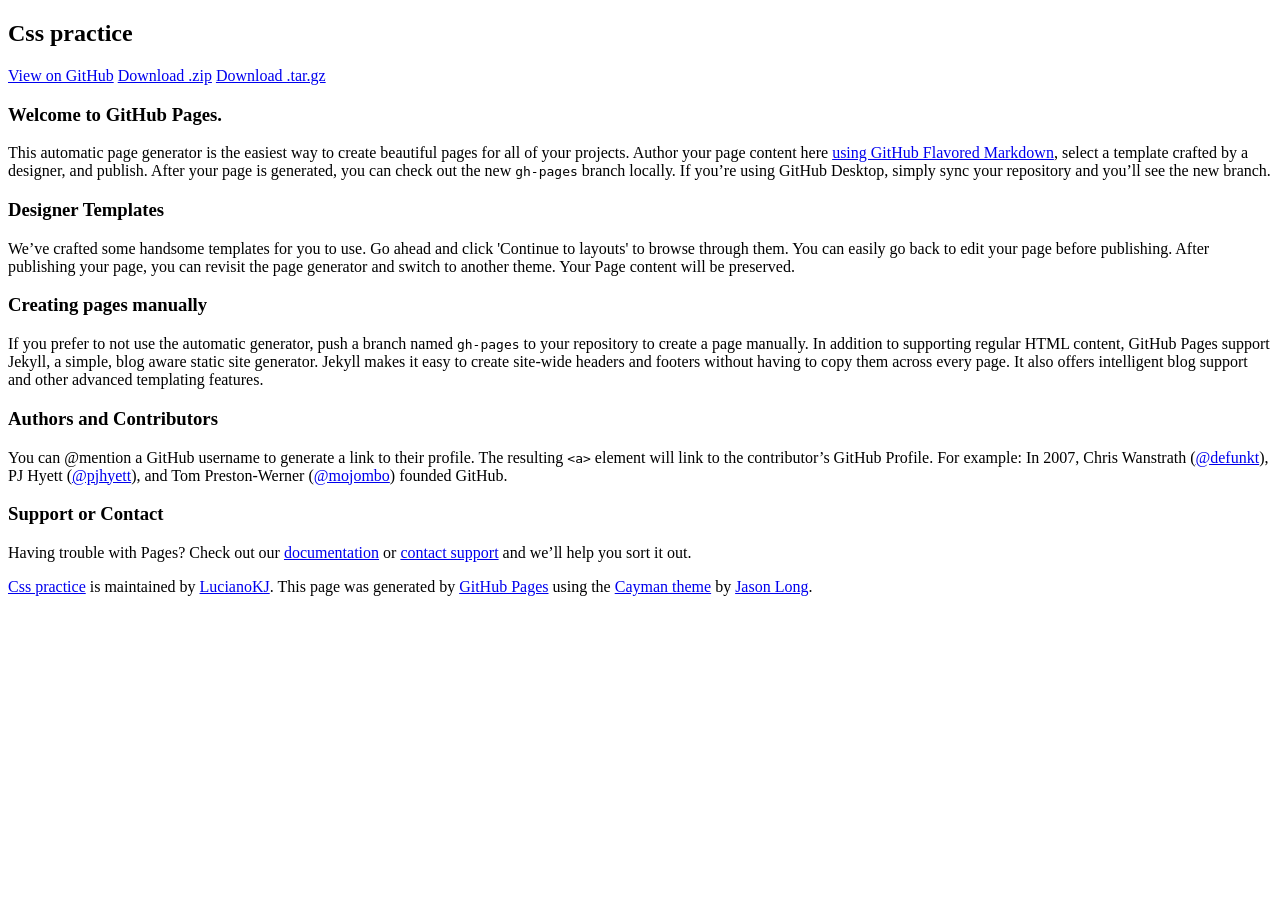
==== index.html @ 0e87bf4a "Create gh-pages branch via GitHub" ====
<!DOCTYPE html>
<html lang="en-us">
  <head>
    <meta charset="UTF-8">
    <title>Css practice by LucianoKJ</title>
    <meta name="viewport" content="width=device-width, initial-scale=1">
    <link rel="stylesheet" type="text/css" href="stylesheets/normalize.css" media="screen">
    <link href='https://fonts.googleapis.com/css?family=Open+Sans:400,700' rel='stylesheet' type='text/css'>
    <link rel="stylesheet" type="text/css" href="stylesheets/stylesheet.css" media="screen">
    <link rel="stylesheet" type="text/css" href="stylesheets/github-light.css" media="screen">
  </head>
  <body>
    <section class="page-header">
      <h1 class="project-name">Css practice</h1>
      <h2 class="project-tagline"></h2>
      <a href="https://github.com/LucianoKJ/CSS_practice" class="btn">View on GitHub</a>
      <a href="https://github.com/LucianoKJ/CSS_practice/zipball/master" class="btn">Download .zip</a>
      <a href="https://github.com/LucianoKJ/CSS_practice/tarball/master" class="btn">Download .tar.gz</a>
    </section>

    <section class="main-content">
      <h3>
<a id="welcome-to-github-pages" class="anchor" href="#welcome-to-github-pages" aria-hidden="true"><span aria-hidden="true" class="octicon octicon-link"></span></a>Welcome to GitHub Pages.</h3>
<p>This automatic page generator is the easiest way to create beautiful pages for all of your projects. Author your page content here <a href="https://guides.github.com/features/mastering-markdown/">using GitHub Flavored Markdown</a>, select a template crafted by a designer, and publish. After your page is generated, you can check out the new <code>gh-pages</code> branch locally. If you’re using GitHub Desktop, simply sync your repository and you’ll see the new branch.</p>
<h3>
<a id="designer-templates" class="anchor" href="#designer-templates" aria-hidden="true"><span aria-hidden="true" class="octicon octicon-link"></span></a>Designer Templates</h3>
<p>We’ve crafted some handsome templates for you to use. Go ahead and click 'Continue to layouts' to browse through them. You can easily go back to edit your page before publishing. After publishing your page, you can revisit the page generator and switch to another theme. Your Page content will be preserved.</p>
<h3>
<a id="creating-pages-manually" class="anchor" href="#creating-pages-manually" aria-hidden="true"><span aria-hidden="true" class="octicon octicon-link"></span></a>Creating pages manually</h3>
<p>If you prefer to not use the automatic generator, push a branch named <code>gh-pages</code> to your repository to create a page manually. In addition to supporting regular HTML content, GitHub Pages support Jekyll, a simple, blog aware static site generator. Jekyll makes it easy to create site-wide headers and footers without having to copy them across every page. It also offers intelligent blog support and other advanced templating features.</p>
<h3>
<a id="authors-and-contributors" class="anchor" href="#authors-and-contributors" aria-hidden="true"><span aria-hidden="true" class="octicon octicon-link"></span></a>Authors and Contributors</h3>
<p>You can @mention a GitHub username to generate a link to their profile. The resulting <code>&lt;a&gt;</code> element will link to the contributor’s GitHub Profile. For example: In 2007, Chris Wanstrath (<a class="user-mention" data-hovercard-type="user" data-hovercard-url="/users/defunkt/hovercard" data-octo-click="hovercard-link-click" data-octo-dimensions="link_type:self" href="https://github.com/defunkt">@defunkt</a>), PJ Hyett (<a class="user-mention" data-hovercard-type="user" data-hovercard-url="/users/pjhyett/hovercard" data-octo-click="hovercard-link-click" data-octo-dimensions="link_type:self" href="https://github.com/pjhyett">@pjhyett</a>), and Tom Preston-Werner (<a class="user-mention" data-hovercard-type="user" data-hovercard-url="/users/mojombo/hovercard" data-octo-click="hovercard-link-click" data-octo-dimensions="link_type:self" href="https://github.com/mojombo">@mojombo</a>) founded GitHub.</p>
<h3>
<a id="support-or-contact" class="anchor" href="#support-or-contact" aria-hidden="true"><span aria-hidden="true" class="octicon octicon-link"></span></a>Support or Contact</h3>
<p>Having trouble with Pages? Check out our <a href="https://help.github.com/pages">documentation</a> or <a href="https://github.com/contact">contact support</a> and we’ll help you sort it out.</p>

      <footer class="site-footer">
        <span class="site-footer-owner"><a href="https://github.com/LucianoKJ/CSS_practice">Css practice</a> is maintained by <a href="https://github.com/LucianoKJ">LucianoKJ</a>.</span>

        <span class="site-footer-credits">This page was generated by <a href="https://pages.github.com">GitHub Pages</a> using the <a href="https://github.com/jasonlong/cayman-theme">Cayman theme</a> by <a href="https://twitter.com/jasonlong">Jason Long</a>.</span>
      </footer>

    </section>

  
  </body>
</html>
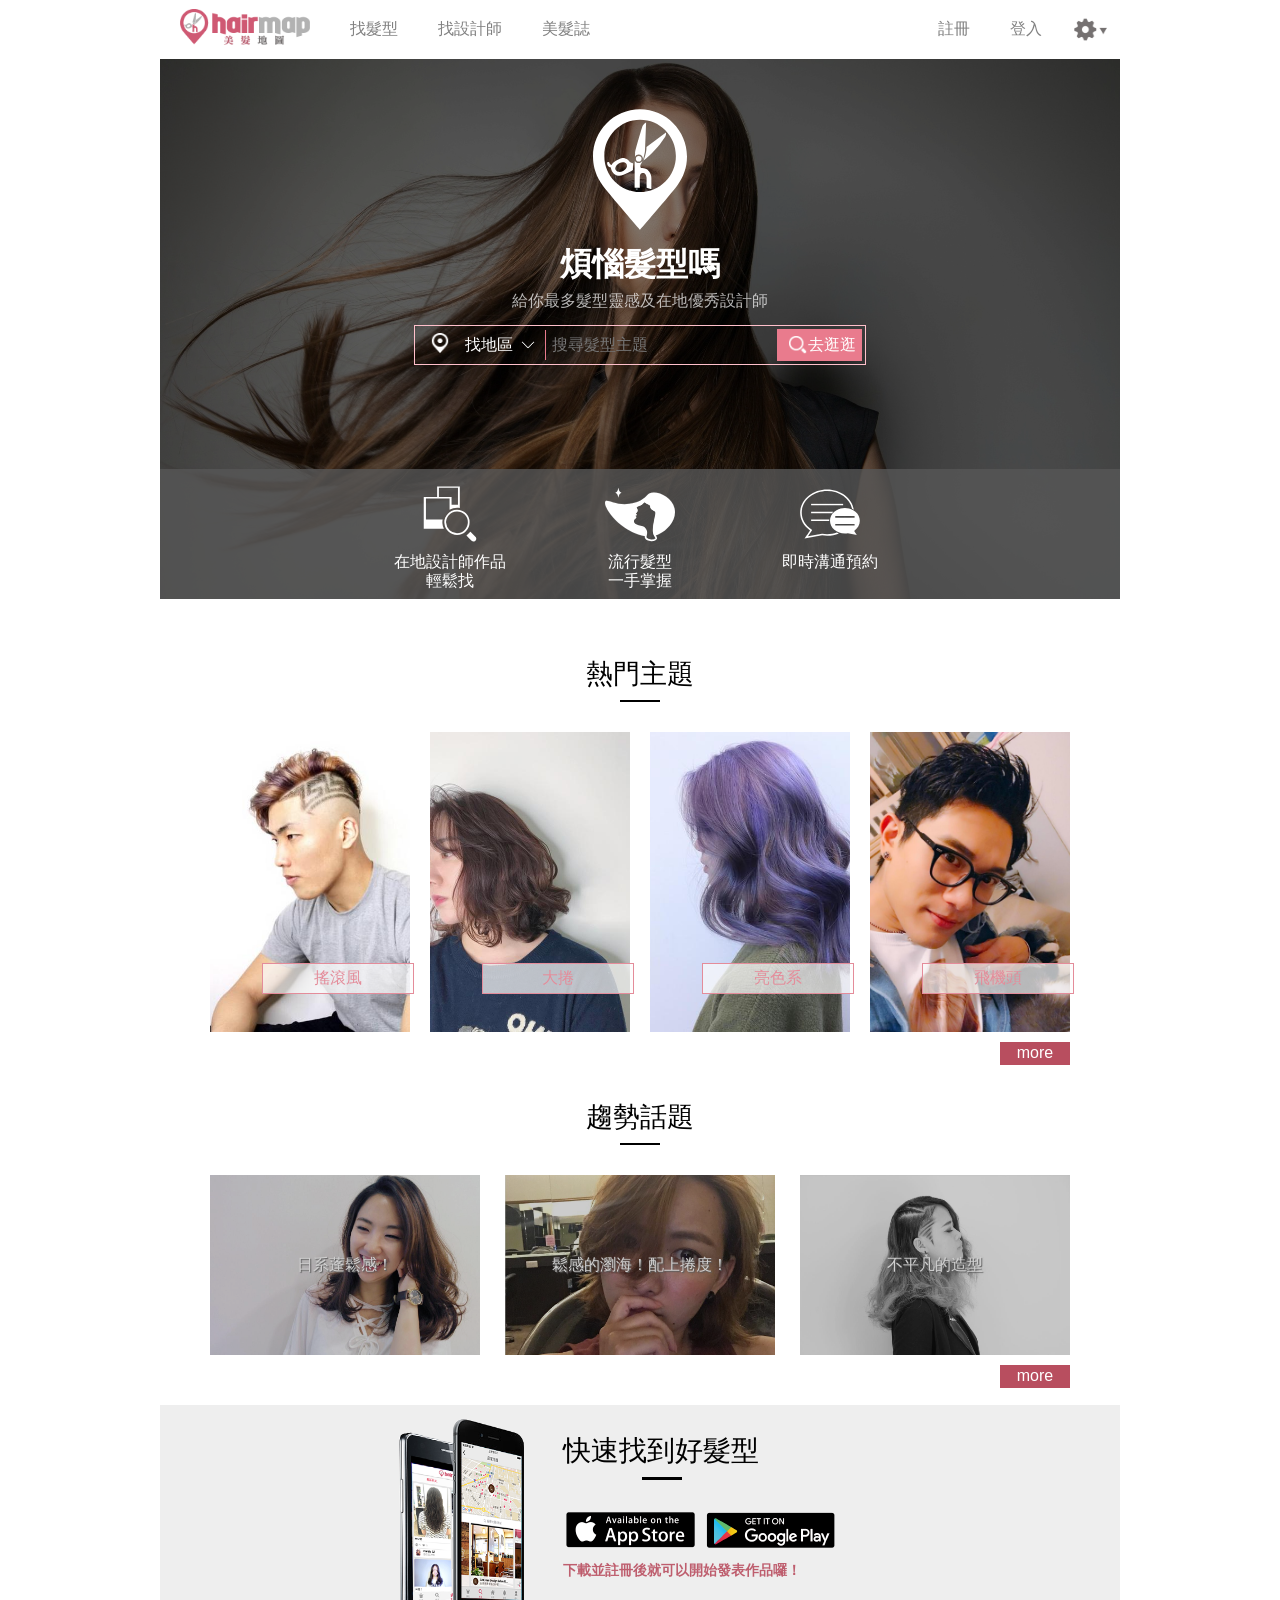
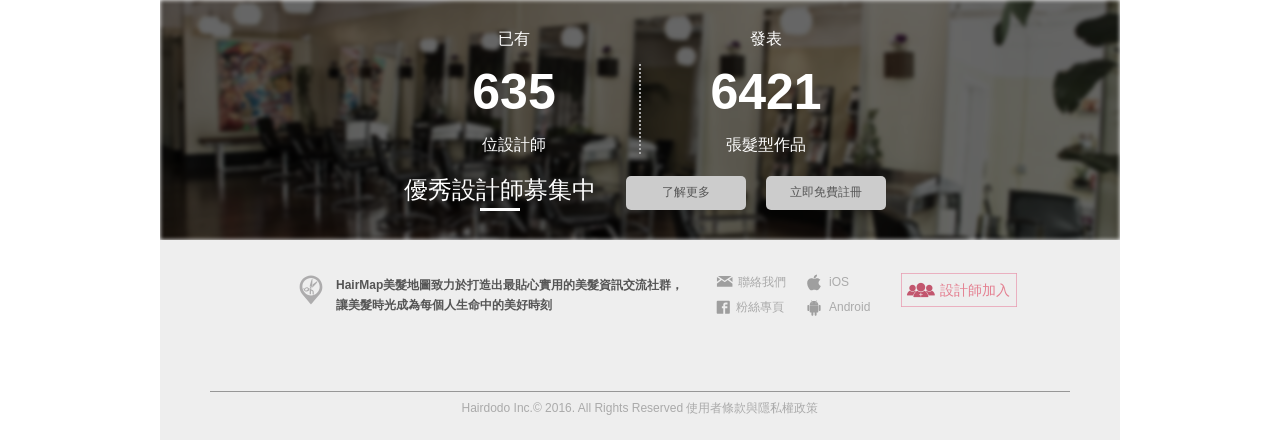
==== commit 82aa3683: "0722" ====
--- a/index.html
+++ b/index.html
@@ -1,48 +1,228 @@
 <!DOCTYPE html>
-<html lang="en-us">
-  <head>
+<html lang="en">
+
+<head>
     <meta charset="UTF-8">
-    <title>Css practice by LucianoKJ</title>
-    <meta name="viewport" content="width=device-width, initial-scale=1">
-    <link rel="stylesheet" type="text/css" href="stylesheets/normalize.css" media="screen">
-    <link href='https://fonts.googleapis.com/css?family=Open+Sans:400,700' rel='stylesheet' type='text/css'>
-    <link rel="stylesheet" type="text/css" href="stylesheets/stylesheet.css" media="screen">
-    <link rel="stylesheet" type="text/css" href="stylesheets/github-light.css" media="screen">
-  </head>
-  <body>
-    <section class="page-header">
-      <h1 class="project-name">Css practice</h1>
-      <h2 class="project-tagline"></h2>
-      <a href="https://github.com/LucianoKJ/CSS_practice" class="btn">View on GitHub</a>
-      <a href="https://github.com/LucianoKJ/CSS_practice/zipball/master" class="btn">Download .zip</a>
-      <a href="https://github.com/LucianoKJ/CSS_practice/tarball/master" class="btn">Download .tar.gz</a>
-    </section>
-
-    <section class="main-content">
-      <h3>
-<a id="welcome-to-github-pages" class="anchor" href="#welcome-to-github-pages" aria-hidden="true"><span aria-hidden="true" class="octicon octicon-link"></span></a>Welcome to GitHub Pages.</h3>
-<p>This automatic page generator is the easiest way to create beautiful pages for all of your projects. Author your page content here <a href="https://guides.github.com/features/mastering-markdown/">using GitHub Flavored Markdown</a>, select a template crafted by a designer, and publish. After your page is generated, you can check out the new <code>gh-pages</code> branch locally. If you’re using GitHub Desktop, simply sync your repository and you’ll see the new branch.</p>
-<h3>
-<a id="designer-templates" class="anchor" href="#designer-templates" aria-hidden="true"><span aria-hidden="true" class="octicon octicon-link"></span></a>Designer Templates</h3>
-<p>We’ve crafted some handsome templates for you to use. Go ahead and click 'Continue to layouts' to browse through them. You can easily go back to edit your page before publishing. After publishing your page, you can revisit the page generator and switch to another theme. Your Page content will be preserved.</p>
-<h3>
-<a id="creating-pages-manually" class="anchor" href="#creating-pages-manually" aria-hidden="true"><span aria-hidden="true" class="octicon octicon-link"></span></a>Creating pages manually</h3>
-<p>If you prefer to not use the automatic generator, push a branch named <code>gh-pages</code> to your repository to create a page manually. In addition to supporting regular HTML content, GitHub Pages support Jekyll, a simple, blog aware static site generator. Jekyll makes it easy to create site-wide headers and footers without having to copy them across every page. It also offers intelligent blog support and other advanced templating features.</p>
-<h3>
-<a id="authors-and-contributors" class="anchor" href="#authors-and-contributors" aria-hidden="true"><span aria-hidden="true" class="octicon octicon-link"></span></a>Authors and Contributors</h3>
-<p>You can @mention a GitHub username to generate a link to their profile. The resulting <code>&lt;a&gt;</code> element will link to the contributor’s GitHub Profile. For example: In 2007, Chris Wanstrath (<a class="user-mention" data-hovercard-type="user" data-hovercard-url="/users/defunkt/hovercard" data-octo-click="hovercard-link-click" data-octo-dimensions="link_type:self" href="https://github.com/defunkt">@defunkt</a>), PJ Hyett (<a class="user-mention" data-hovercard-type="user" data-hovercard-url="/users/pjhyett/hovercard" data-octo-click="hovercard-link-click" data-octo-dimensions="link_type:self" href="https://github.com/pjhyett">@pjhyett</a>), and Tom Preston-Werner (<a class="user-mention" data-hovercard-type="user" data-hovercard-url="/users/mojombo/hovercard" data-octo-click="hovercard-link-click" data-octo-dimensions="link_type:self" href="https://github.com/mojombo">@mojombo</a>) founded GitHub.</p>
-<h3>
-<a id="support-or-contact" class="anchor" href="#support-or-contact" aria-hidden="true"><span aria-hidden="true" class="octicon octicon-link"></span></a>Support or Contact</h3>
-<p>Having trouble with Pages? Check out our <a href="https://help.github.com/pages">documentation</a> or <a href="https://github.com/contact">contact support</a> and we’ll help you sort it out.</p>
-
-      <footer class="site-footer">
-        <span class="site-footer-owner"><a href="https://github.com/LucianoKJ/CSS_practice">Css practice</a> is maintained by <a href="https://github.com/LucianoKJ">LucianoKJ</a>.</span>
-
-        <span class="site-footer-credits">This page was generated by <a href="https://pages.github.com">GitHub Pages</a> using the <a href="https://github.com/jasonlong/cayman-theme">Cayman theme</a> by <a href="https://twitter.com/jasonlong">Jason Long</a>.</span>
-      </footer>
-
-    </section>
-
-  
-  </body>
-</html>
+    <meta name="viewport" content="width=device-width, initial-scale=1.0">
+    <title>HairMap</title>
+    <link rel="stylesheet" href="Style/normalize.css">
+    <link rel="stylesheet" href="Style/homepage.css">
+</head>
+<body>
+    <nav>
+        <div class="container d-flex main-menu">
+            <figure class="home-logo d-flex">
+                <a href=""><img src="pics_1129/logo.png" alt=""></a>
+            </figure>
+            <div class="d-flex right-main-menu">
+                <div class="burger-menu">
+                    <img src="pics_1129/burger.png" alt="" width="30px">
+                </div>
+                <ul class="d-flex list-unstyled middle-menu">
+                    <li><a href="">找髮型</a></li>
+                    <li><a href="">找設計師</a></li>
+                    <li><a href="">美髮誌</a></li>
+                </ul>
+
+                <ul class="d-flex list-unstyled right-menu">
+                    <li><a href="">註冊</a></li>
+                    <li><a href="">登入</a></li>
+                </ul>
+                <figure class="setting-logo d-flex">
+                    <a href=""><img src="pics_1129/setting.png" alt=""></a>
+                </figure>
+            </div>
+        </div>
+        </div>
+    </nav>
+    <div class="main-picture">
+        <div class="container">
+            <figure class="main-back-picture">
+                <img src="images/long-hair.jpg" alt="">
+            </figure>
+            <div class="main-second-layer">
+                <figure>
+                    <img src="images/logo_icon_g.svg" alt="">
+                </figure>
+                <h1 class="content1">煩惱髮型嗎</h1>
+                <h1 class="content2">簡單預約 隨時有型</h1>
+                <h4>給你最多髮型靈感及在地優秀設計師</h4>
+
+                <div class="input-box">
+                    <figure>
+                        <img src="pics_1129/icon_searchbar_location.png" alt="">
+                    </figure>
+
+                    <select name="Cities" id="">找地區
+                        <option class="instruct1" value="Taipei">找地區</option>
+                        <option value="Taipei">台北市</option>
+                        <option value="Taipei">桃園市</option>
+                        <option value="Taipei">台南市</option>
+                        <option value="Taipei">基隆市</option>
+                    </select>
+                    <input type="text" placeholder="搜尋髮型主題">
+                    <button><img src="pics_1129/icon_searchbar_search.png" alt="">去逛逛</button>
+                </div>
+            </div>
+            <div class="up-layer d-flex">
+                <figure>
+                    <a href=""><img src="pics_1129/icon_search.svg" alt=""><span
+                            class="span-disappear">在地</span>設計師作品<br>輕鬆找</a>
+                </figure>
+                <figure>
+                    <a href=""><img src="pics_1129/icon_fashion.svg" alt="">流行髮型<br>一手掌握</a>
+                </figure>
+                <figure>
+                    <a href=""><img src="pics_1129/icon_book.svg" alt="">即時溝通<span
+                            class="span-disappear">預約</span><br><span class="span-appear">快速預約</span></a>
+                </figure>
+            </div>
+        </div>
+    </div>
+    <div class="pop-themes">
+        <div class="container2">
+            <h2 class="h2-adjust">熱門<span class="span-disappear">主題</span></span><span class="span-appear">髮型</span>
+            </h2>
+            <div class="d-flex">
+                <figure>
+                    <a href=""><img src="images/141965.jpg" alt=""></a>
+                    <a class="img-caption" href="">搖滾風</a>
+                </figure>
+                <figure>
+                    <a href=""><img src="images/128141.jpg" alt=""></a>
+                    <a class="img-caption" href="">大捲</a>
+                </figure>
+                <figure>
+                    <a href=""><img src="images/138974.jpg" alt=""></a>
+                    <a class="img-caption" href="">亮色系</a>
+                </figure>
+                <figure>
+                    <a href=""><img src="images/14366_18.jpg" alt=""></a>
+                    <a class="img-caption" href="">飛機頭</a>
+                </figure>
+            </div>
+            <div class="more"><a href="">more</a></div>
+
+        </div>
+    </div>
+    <div class="pop-designers">
+        <div class="container2">
+            <h2 class="h2-adjust">人氣設計師</h2>
+            <div class="d-flex">
+                <figure>
+                    <a class="pic-circle" href="">
+                        <img src="images/avataaars.png" alt="">
+                        <h5>Angus 怡龍</h5>
+                    </a>
+                    <p class="img-caption" href="">40則貼文<br>65人追蹤</p>
+                </figure>
+                <figure>
+                    <a class="pic-circle" href="">
+                        <img src="images/avataaars-2.png" alt="">
+                        <h5>Ian Chao</h5>
+                    </a>
+                    <p class="img-caption" href="">88則貼文<br>172人追蹤</p>
+                </figure>
+                <figure>
+                    <a class="pic-circle" href="">
+                        <img src="images/avataaars-3.png" alt="">
+                        <h5>阿毛</h5>
+                    </a>
+                    <p class="img-caption" href="">33則貼文<br>87人追蹤</p>
+                </figure>
+                <figure>
+                    <a class="pic-circle" href="">
+                        <img src="images/avataaars-4.png" alt="">
+                        <h5>Ethan Chang</h5>
+                    </a>
+                    <p class="img-caption" href="">81則貼文<br>57人追蹤</p>
+                </figure>
+            </div>
+            <div class="more"><a href="">more</a></div>
+
+        </div>
+    </div>
+    <div class="trend">
+        <div class="container2">
+            <h2 class="h2-adjust">趨勢話題</h2>
+            <div class="d-flex">
+                <figure>
+                    <a href=""><img src="images/9344.jpg" alt=""></a>
+                    <a class="img-caption" href="">日系蓬鬆感！</a>
+                </figure>
+                <figure>
+                    <a href=""><img src="images/9743_2.jpg" alt=""></a>
+                    <a class="img-caption" href="">鬆感的瀏海！配上捲度！</a>
+                </figure>
+                <figure>
+                    <a href=""><img src="images/11155.jpg" alt=""></a>
+                    <a class="img-caption" href="">不平凡的造型</a>
+                </figure>
+            </div>
+            <div class="more"><a href="">more</a></div>
+        </div>
+    </div>
+    <footer>
+        <div class="container">
+            <div class="up-footer d-flex">
+                <figure class="phone-pic">
+                    <img src="images/phones.png" alt="">
+                </figure>
+                <div class="up-right">
+                    <h1 class="h1-adjust">快速找到好髮型</h1>
+                    <figure>
+                        <a href=""><img src="pics_1129/btn_app_ios.png" alt=""></a>
+                        <a href=""><img src="pics_1129/btn_app_android.png" alt=""></a>
+                    </figure>
+                    <h4><span class="span-disappear">下載並註冊後就可以開始發表作品囉！</span></h4>
+                </div>
+            </div>
+            <div class="middle-footer">
+                <figure>
+                    <img src="images/slide2.jpg" alt="">
+                </figure>
+
+                <div class="up-num d-flex">
+                    <div class="left-num">
+                        <div>已有</div>
+                        <div class="data-left">
+                            <h1>635</h1>
+                            <div>位設計師</div>
+                        </div>
+                    </div>
+                    <div class="right-num">
+                        <div>發表</div>
+                        <div>
+                            <h1>6421</h1>
+                            <div>張髮型作品</div>
+                        </div>
+                    </div>
+                </div>
+                <div class="recruitment d-flex">
+                    <h1 class="h1-adjust">優秀設計師募集中</h1>
+                    <a class="register" href="">了解更多</a>
+                    <a class="register" href="">立即免費註冊</a>
+
+                </div>
+            </div>
+            <div class="below-footer">
+                <div class="inner-below-footer d-flex">
+                    <div class="slogan d-flex">
+                        <h6>HairMap美髮地圖致力於打造出最貼心實用的美髮資訊交流社群，讓美髮時光成為每個人生命中的美好時刻</h6>
+                    </div>
+                    <div class="fan-page d-flex">
+                        <a class="contact" href="">聯絡我們</a>
+                        <a class="iOS" href="">iOS</a>
+                        <a class="fb-page" href="">粉絲專頁</a>
+                        <a class="Android" href="">Android</a>
+                    </div>
+                    <a class="designer-recruit" href="">
+                        <div>設計師加入</div>
+                    </a>
+                </div>
+                <div class="copywright">Hairdodo Inc.© 2016. All Rights Reserved <a href="">使用者條款與隱私權政策</a></div>
+            </div>
+        </div>
+    </footer>
+</body>
+</html>
--- a/Style/homepage.css
+++ b/Style/homepage.css
@@ -0,0 +1,993 @@
+        .list-unstyled {
+            list-style: none;
+        }
+
+        .list-unstyled li a {
+            text-decoration: none;
+        }
+
+        .d-flex {
+            display: flex;
+        }
+
+        .h2-adjust {
+            margin: 0 0 30px 0;
+            width: 100%;
+            font-weight: normal;
+            font-size: 27px;
+            text-align: center;
+        }
+
+        .h2-adjust::after {
+            content: "";
+            display: block;
+            width: 40px;
+            height: 2px;
+            margin: 10px auto 0;
+            background-color: black;
+        }
+
+        .h1-adjust::after {
+            content: "";
+            display: block;
+            width: 40px;
+            height: 3px;
+            margin: 10px auto 0;
+            background-color: black;
+        }
+
+        .more {
+            position: relative;
+            height: 50px;
+        }
+
+        .more a {
+            display: block;
+            position: absolute;
+            right: 0;
+            width: 50px;
+            padding: 2px 10px;
+            margin: 10px 5px;
+            text-align: center;
+            background-color: rgb(184, 78, 95);
+            text-decoration: none;
+            color: white;
+        }
+
+        .more a:hover {
+            filter: brightness(120%);
+        }
+
+        .container {
+            /* background-color: rgb(138, 150, 150); */
+            position: relative;
+            max-width: 960px;
+            margin: 0 auto;
+        }
+
+        .container2 {
+            position: relative;
+            max-width: 870px;
+            margin: 0 auto;
+        }
+
+        .span-appear {
+            display: none;
+        }
+
+        .pop-designers {
+            display: none;
+        }
+
+
+        /* 最上面nav表單 */
+        .home-logo,
+        .middle-menu,
+        .right-menu {
+            align-items: center;
+            margin: 0;
+            padding: 0;
+        }
+
+        .main-menu a {
+            display: block;
+            padding: 20px;
+            color: gray;
+        }
+
+        .right-main-menu {
+            width: calc(100% - 170px);
+        }
+
+        .burger-menu {
+            display: none;
+        }
+
+        .home-logo a {
+            padding: 9px 20px;
+        }
+
+        .home-logo img {
+            width: 130px;
+        }
+
+        .middle-menu {
+            flex-grow: 1;
+        }
+
+        .content2 {
+            display: none;
+        }
+
+        .setting-logo {
+            align-items: center;
+            margin: 0;
+        }
+
+        .setting-logo a {
+            width: 50px;
+            height: 50px;
+            padding: 4px;
+        }
+
+        .setting-logo a img {
+            width: 100%;
+            height: 100%;
+            object-fit: cover;
+        }
+
+        .main-menu a:hover {
+            background-color: #ccc;
+            color: #ffffff
+        }
+
+        @media screen and (max-width: 768px) {
+            .main-menu {
+                display: block;
+            }
+
+            .burger-menu {
+                display: block;
+                position: absolute;
+                top: -58px;
+                right: 0;
+            }
+
+            .burger-menu:hover {
+                cursor: pointer;
+            }
+
+            .burger-menu img {
+                padding: 12px;
+            }
+
+            .right-main-menu {
+                position: absolute;
+                width: 100%;
+                justify-content: flex-end;
+            }
+
+            .right-main-menu:hover {
+                position: absolute;
+                z-index: 1;
+                background-color: rgba(199, 199, 199, 0.8);
+            }
+
+            .right-main-menu a {
+                color: #414141;
+                padding: 20px 0;
+                text-align: center;
+            }
+
+            .setting-logo a {
+                padding: 4px 0px
+            }
+
+            .middle-menu {
+                flex-grow: 2;
+            }
+
+            .right-menu {
+                flex-grow: 1;
+            }
+
+            .middle-menu li {
+                flex-grow: 1;
+            }
+
+            .right-menu li {
+                flex-grow: 1;
+            }
+
+
+        }
+
+
+        /* 中間圖片層 */
+        .main-picture {
+            overflow: hidden;
+            position: relative;
+            z-index: 0;
+
+        }
+
+        .main-back-picture {
+            margin: 0;
+            filter: brightness(.5);
+        }
+
+        .main-back-picture img {
+            display: block;
+            width: 100%;
+        }
+
+        @media screen and (max-width: 768px) {
+            .main-back-picture {
+                width: 100vw;
+                height: 68vw;
+            }
+
+            .main-back-picture img {
+                width: 100%;
+                height: 100%;
+                object-fit: cover;
+            }
+        }
+
+        /* 中間大圖第二層 */
+        .main-second-layer {
+            position: absolute;
+            top: 0;
+            width: 100%;
+            height: 100%;
+            margin: auto;
+            text-align: center;
+            color: white;
+        }
+
+        .main-second-layer img {
+            width: 13%;
+            filter: brightness(2);
+        }
+
+        .main-second-layer figure {
+            margin: 5% 0 1% 0;
+        }
+
+        .main-second-layer h1 {
+            margin: 0px 0 10px 0;
+        }
+
+        .main-second-layer h4 {
+            margin: 0px 0 10px 0;
+            font-weight: lighter;
+            opacity: .7;
+        }
+
+        @media screen and (max-width: 768px) {
+            .main-second-layer {
+                margin-top: 4%;
+            }
+
+            .content1 {
+                display: none;
+            }
+
+            .content2 {
+                display: block;
+                font-size: 28px;
+            }
+
+            .main-second-layer h4 {
+                font-size: 13px;
+                margin-bottom: 6px;
+            }
+        }
+
+        /* 輸入欄位 */
+        .input-box {
+            display: flex;
+            align-items: center;
+            width: 450px;
+            margin: 1.5% auto;
+            border: 1px solid pink;
+        }
+
+        .input-box img {
+            width: 20px;
+        }
+
+        .input-box figure {
+            margin: 5px 15px;
+        }
+
+        .input-box select {
+            width: 70px;
+            -webkit-appearance: none;
+            margin-right: 10px;
+            background-color: transparent;
+            color: white;
+            border: none;
+            background: url("../pics_1129/icons8-expand-arrow-50.png") no-repeat right center;
+            background-size: 20%;
+            cursor: pointer;
+        }
+
+        .input-box select option {
+            background-color: transparent;
+            height: 100%;
+        }
+
+        .input-box input {
+            color: white;
+            background-color: transparent;
+            flex-grow: 1;
+            padding: 6px;
+            /* align-self: stretch; */
+            border: none;
+            border-left: 1px solid rgb(233, 123, 141);
+        }
+
+        .input-box button {
+            display: flex;
+            align-items: center;
+            padding: 6px;
+            color: white;
+            background-color: rgb(233, 123, 141);
+            margin: 3px 3px;
+            border: none;
+            border-left: 5px solid transparent;
+        }
+
+        .input-box button:hover {
+            border-left: 5px solid rgb(190, 76, 76);
+            filter: brightness(1.1);
+            cursor: pointer;
+        }
+
+        @media screen and (max-width: 768px) {
+            .input-box {
+                position: relative;
+                width: 86%;
+                margin-top: 2%;
+            }
+
+            .input-box figure {
+                margin: 5px 0 5px 2%;
+            }
+
+            .input-box select {
+                width: 60px;
+                margin: 0 5% 0 3%;
+                background-size: 12%;
+            }
+
+            .input-box input {
+                flex-grow: 4;
+                min-width: 0;
+            }
+
+            .input-box button {
+                position: absolute;
+                left: 0;
+                top: 35px;
+                margin: 3px 0;
+                width: 100%;
+                justify-content: center;
+                border-left: none;
+            }
+
+            .input-box button:hover {
+                border-left: none;
+                border-bottom: 3px solid rgb(190, 76, 76);
+            }
+        }
+
+        /* 中間大圖最下面連結 */
+        .up-layer {
+            position: absolute;
+            width: 100%;
+            height: 130px;
+            bottom: 0;
+            background-color: rgba(87, 87, 87, .8);
+            justify-content: center;
+        }
+
+        .up-layer figure {
+            width: 150px;
+            margin: 0 20px;
+        }
+
+        .up-layer figure a {
+            display: block;
+            text-decoration: none;
+            text-align: center;
+            height: calc(100% - 20px);
+            padding: 10px;
+            color: white;
+        }
+
+        .up-layer figure a img {
+            width: calc(100% - 60px);
+            margin: 0 30px;
+        }
+
+        .up-layer a:hover {
+            background-color: rgb(156, 156, 156);
+        }
+
+        .span-appear {
+            display: none;
+        }
+
+        @media screen and (max-width: 768px) {
+            .up-layer {
+                height: 420px;
+                position: relative;
+                flex-direction: column;
+                align-items: center;
+                background-color: rgb(34, 34, 34);
+            }
+
+            .up-layer figure {
+                width: 100%;
+                height: 140px;
+            }
+
+            .up-layer figure a img {
+                display: block;
+                margin: auto;
+                width: 85px;
+            }
+        }
+
+        /* 熱門主題 */
+        .pop-themes {
+            margin: 60px 0 0 0;
+        }
+
+        .pop-themes .d-flex {
+            justify-content: space-between;
+        }
+
+        .pop-themes figure {
+            position: relative;
+            width: 200px;
+            height: 300px;
+            margin: 0 5px;
+        }
+
+        .pop-themes figure img {
+            width: 100%;
+            height: 100%;
+            object-fit: cover;
+        }
+
+        .pop-themes figure .img-caption {
+            position: absolute;
+            top: 77%;
+            left: 26%;
+            text-decoration: none;
+            color: rgb(228, 140, 154);
+            width: 70%;
+            background-color: rgba(253, 253, 253, .7);
+            border: 1px solid rgb(228, 140, 154);
+            text-align: center;
+            padding: 5px;
+        }
+
+        .pop-themes figure:hover, .pop-designers figure a:hover{
+            opacity: .5;
+        }
+
+        @media screen and (max-width: 768px) {
+            .pop-themes .d-flex{
+                flex-wrap: wrap;
+            }
+
+            .pop-themes figure {
+                width: calc(50% - 16px);
+                height: 232px;
+                margin: 8px;
+            }
+
+            .pop-themes figure .img-caption {
+                left: 100%;
+                transform: translateX(calc(-100% + 5px));
+            }
+
+            .pop-designers {
+                display: block;
+                margin: 16px 0 0;
+            }
+
+            .pop-designers .d-flex {
+                justify-content: center;
+                flex-wrap: wrap;
+            }
+            .pop-designers figure{
+                margin: 0 0 10px;
+            }
+            .pop-designers figure .pic-circle{
+                position: relative;
+                display: block;
+                width: calc(49vw - 16px);
+                height: calc(49vw - 16px);
+                margin: 8px;
+                -webkit-clip-path:circle(50% at 50% 50%);
+            }
+            
+            .pop-designers figure .pic-circle img {
+                width: 100%;
+                height: 100%;
+                object-fit: cover;
+            }
+
+            .pop-designers figure .pic-circle h5{
+                position: absolute;
+                bottom: 6vw;
+                left: 50%;
+                transform: translateX(-50%);
+                margin: 0;
+                font-size: 3.5vw;
+                color: rgb(0, 0, 0);
+                text-shadow: 1px 0 3px rgb(92, 92, 92);
+            }
+            
+            .pop-designers figure .img-caption {
+                text-align: center;
+                font-size: 2.5vw;
+                font-family:sans-serif;
+                color: rgb(124, 124, 124);
+                line-height: 4vw;
+                margin: 0;
+            }
+        }
+
+        /* 趨勢話題 */
+        .trend {
+            margin: 20px 0 0 0;
+        }
+
+        .trend .d-flex {
+            justify-content: space-between;
+        }
+
+        .trend figure {
+            position: relative;
+            width: 270px;
+            height: 180px;
+            margin: 0 5px;
+            flex-direction: ;
+        }
+
+        .trend figure img {
+            width: 100%;
+            height: 100%;
+            object-fit: cover;
+            filter: brightness(.8);
+        }
+
+
+        .trend .img-caption {
+            display: block;
+            position: absolute;
+            top: 50%;
+            left: 50%;
+            transform: translate(-50%, -50%);
+            text-decoration: none;
+            color: rgb(207, 207, 207);
+            white-space: nowrap;
+            text-shadow: 1px 1px 1px rgb(92, 92, 92);
+        }
+
+        .trend figure:hover {
+            opacity: .5;
+            filter: brightness(1.1);
+        }
+
+        @media screen and (max-width: 768px) {
+            .trend .d-flex {
+                flex-direction: column;
+            }
+
+            .trend figure {
+                width: calc(100% - 16px);
+                margin: 0 8px 10px;
+            }
+        }
+
+        /* footer */
+        /* up footer */
+        .up-footer {
+            height: 195px;
+            background-color: #eee;
+        }
+
+        .phone-pic {
+            width: 42%;
+            margin: 0;
+        }
+
+        .phone-pic img {
+            width: 100%;
+            height: 100%;
+            object-fit: contain;
+            object-position: right;
+        }
+
+        .up-right {
+            width: 58%;
+            margin: 0;
+        }
+
+        .up-right h1 {
+            margin: 30px 0;
+            font-weight: normal;
+            font-size: 28px;
+            width: 198px;
+        }
+
+        .up-right figure {
+            margin: 16px 0 7px;
+        }
+
+        .up-right figure a:hover {
+            opacity: .8;
+        }
+
+        .up-right h4 {
+            margin: 0;
+            font-size: 14px;
+            color: rgb(190, 94, 110);
+        }
+
+        @media screen and (max-width: 768px) {
+            .up-footer {
+                justify-content: center;
+            }
+
+            .phone-pic {
+                position: relative;
+                width: 180px;
+            }
+
+            .phone-pic img {
+                object-fit: cover;
+                object-position: 3px;
+            }
+
+            .up-right {
+                width: 171px;
+            }
+
+            .up-right h1 {
+                width: 171px;
+                font-size: 24px;
+                margin: 30px 0 10px;
+            }
+
+            .up-right figure {
+                margin: 0;
+            }
+
+            .up-right figure a {
+                display: block;
+                width: 136px;
+                margin: auto;
+            }
+        }
+
+        /* middle footer */
+        .middle-footer {
+            position: relative;
+            overflow: hidden;
+        }
+
+        .middle-footer figure {
+            width: 100%;
+            height: 240px;
+            margin: 0;
+            filter: blur(2px) brightness(.4) saturate(.5);
+        }
+
+        .middle-footer figure img {
+            width: 100%;
+            height: 100%;
+            object-fit: cover;
+        }
+
+        .up-num {
+            position: absolute;
+            top: 30px;
+            width: 100%;
+            justify-content: center;
+        }
+
+        .left-num div,
+        .right-num div {
+            width: 250px;
+            text-align: center;
+            color: white;
+        }
+
+        .up-num h1 {
+            font-size: 50px;
+            margin: 15px 0;
+        }
+
+        .data-left {
+            border-right: 2px dotted #aaa;
+        }
+
+        .recruitment {
+            position: absolute;
+            bottom: 20px;
+            width: 100%;
+            justify-content: center;
+            align-items: center;
+        }
+
+        .recruitment h1 {
+            color: white;
+            font-size: 24px;
+            font-weight: normal;
+            margin: 0 20px;
+        }
+
+        .recruitment .h1-adjust::after {
+            background-color: white;
+            margin: 4px auto 0;
+        }
+
+
+        .recruitment .register {
+            display: block;
+            width: 100px;
+            padding: 10px;
+            border-radius: 5px;
+            text-decoration: none;
+            margin: 10px;
+            text-align: center;
+            font-size: 12px;
+            color: #555555;
+            background-color: #ccc;
+        }
+
+        .recruitment .register:hover {
+            filter: brightness(120%);
+        }
+
+        @media screen and (max-width: 768px) {
+            .middle-footer figure {
+                height: 456px;
+            }
+
+            .up-num {
+                flex-direction: column;
+                align-items: center;
+            }
+
+            .left-num,
+            .right-num {
+                margin: 0 0 30px;
+            }
+
+            .data-left {
+                border-right: none;
+            }
+
+            .recruitment {
+                flex-wrap: wrap;
+            }
+
+            .recruitment h1 {
+                width: 100%;
+                text-align: center;
+                margin: 0 0 10px;
+            }
+
+            .recruitment .register {
+                width: 40%;
+                margin: 10px 1%;
+                border-radius: 0;
+            }
+        }
+
+        /* below footer */
+
+        .below-footer {
+            position: relative;
+            width: calc(100% - 100px);
+            height: 160px;
+            background-color: #eee;
+            padding: 30px 50px 10px 50px;
+        }
+
+        .inner-below-footer {
+            padding: 0 5% 0 10%;
+        }
+
+        .slogan {
+            width: calc(100% - 192px - 135px);
+            margin-right: 16px;
+            color: #555555;
+            align-self: center;
+        }
+
+        .slogan::before {
+            display: block;
+            content: "";
+            background: url(../images/logo_icon_g.svg) no-repeat;
+            background-size: cover;
+            width: 30px;
+            height: 30px;
+        }
+
+        .slogan h6 {
+            width: calc(100% - 50px);
+            font-size: 12px;
+            margin: 0 10px 0 10px;
+            line-height: 20px;
+        }
+
+        .fan-page {
+            width: 176px;
+            height: 50px;
+            flex-wrap: wrap;
+        }
+
+        .fan-page a {
+            display: flex;
+            width: calc(50% - 5px);
+            margin-right: 5px;
+            color: #aaa;
+            font-size: 12px;
+            align-items: center;
+            text-decoration: none;
+        }
+
+        .fan-page a:hover {
+            filter: brightness(120%);
+        }
+
+        .fan-page a::before {
+            content: "";
+            display: block;
+            margin-right: 5px;
+        }
+
+        .contact::before {
+            background: url(../images/email.svg);
+            background-position: 0px -2px;
+            width: 17px;
+            height: 17px;
+            background-size: cover;
+        }
+
+        .iOS::before {
+            background: url(../images/ios.svg);
+            width: 20px;
+            height: 20px;
+            background-size: cover;
+        }
+
+        .fb-page::before {
+            background: url(../images/facebook_g.svg);
+            width: 15px;
+            height: 15px;
+            background-size: cover;
+        }
+
+        .Android::before {
+            background: url(../images/android.svg);
+            width: 20px;
+            height: 20px;
+            background-size: cover;
+        }
+
+        .designer-recruit {
+            display: block;
+            text-decoration: none;
+            height: 40px;
+        }
+
+        .designer-recruit div {
+            width: 72px;
+            line-height: 30px;
+            padding: 5px 15px 5px 48px;
+            font-size: 14px;
+            color: rgb(228, 127, 144);
+            background: url(../pics_1129/btn_join.png) no-repeat;
+            background-position: left;
+            background-size: 100%;
+        }
+
+        .designer-recruit:hover {
+            filter: brightness(120%);
+        }
+
+        .copywright {
+            position: absolute;
+            bottom: 24px;
+            width: calc(100% - 100px);
+            text-align: center;
+            font-size: 12px;
+            color: #aaa;
+            border-top: 1px solid rgb(151, 151, 151);
+            padding-top: 10px;
+        }
+
+        .copywright a {
+            color: #aaa;
+            text-decoration: none;
+        }
+
+
+
+        @media screen and (max-width: 768px) {
+            .span-disappear {
+                display: none;
+            }
+
+            .span-appear {
+                display: inline;
+            }
+
+            .more a {
+                margin: 5px 8px;
+            }
+
+            .below-footer {
+                height: 262px;
+                width: 100%;
+                padding: 20px 0;
+            }
+
+            .inner-below-footer {
+                padding: 0;
+                flex-direction: column;
+                align-items: center;
+            }
+
+            .slogan {
+                width: 84%;
+                margin: 0;
+                margin: 0 0 20px;
+            }
+
+            .fan-page {
+                width: 80%;
+                margin: 0 0 20px;
+            }
+
+            .fan-page a {
+                width: 80px;
+                margin-right: calc(50% - 80px);
+                margin-bottom: 10px;
+            }
+
+            .designer-recruit {
+                width: 76%;
+                border: 1px solid rgb(228, 127, 144);
+                justify-content: center;
+                height: 30px;
+            }
+
+            .designer-recruit div {
+                background-position: center;
+                background-size: 128%;
+                padding: 0 0 0 34px;
+                margin: auto;
+            }
+
+            .copywright {
+                width: 90%;
+                margin: 0 5%;
+            }
+
+            .copywright a {
+                display: block;
+                margin-top: 5px;
+            }
+        }
